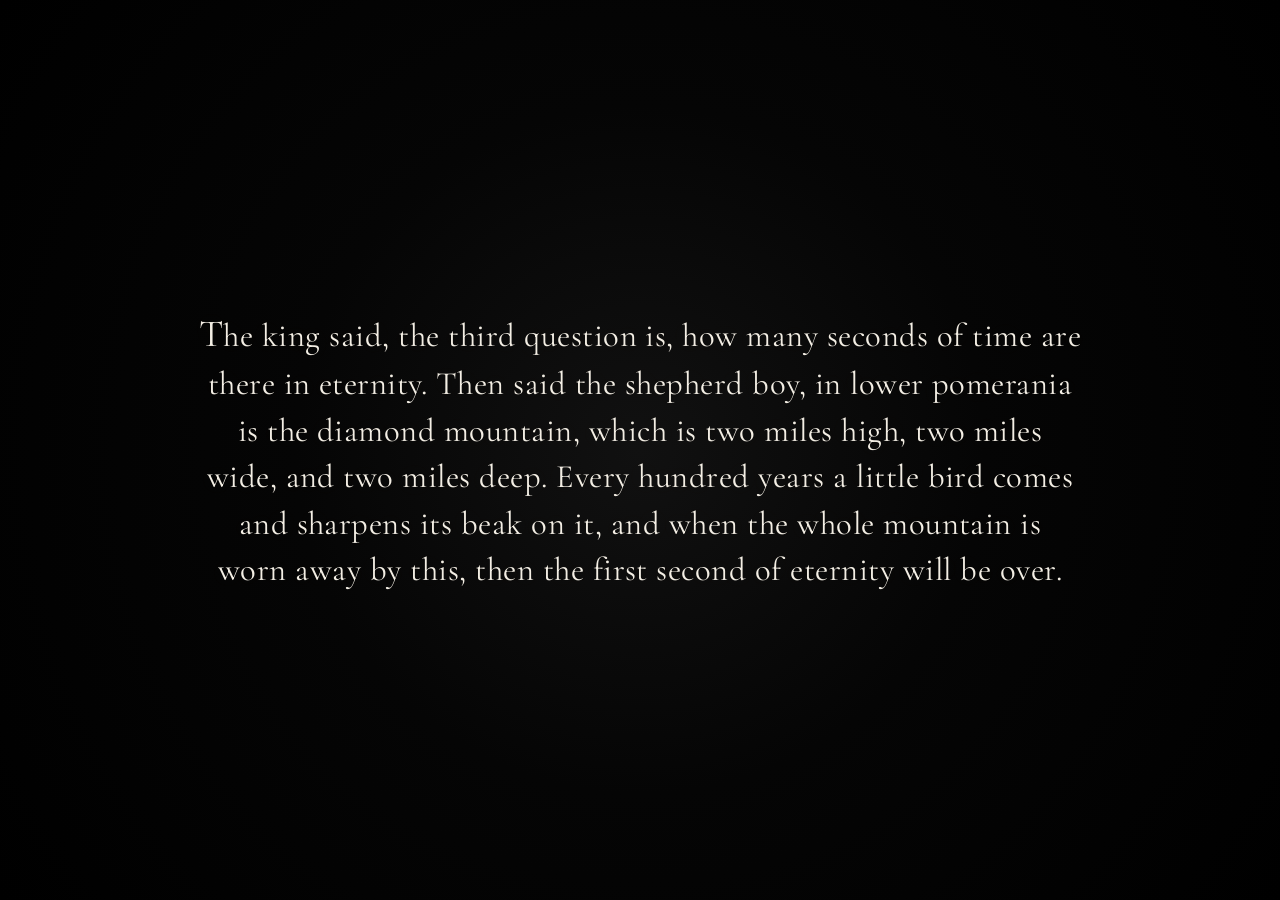
==== bird.html @ 8d70408c "Add files via upload" ====
<!DOCTYPE html>
<html lang="en">
<head>
  <meta charset="UTF-8" />
  <meta name="viewport" content="width=device-width, initial-scale=1.0" />
  <title>The First Second of Eternity</title>

  <link rel="preconnect" href="https://fonts.googleapis.com">
  <link rel="preconnect" href="https://fonts.gstatic.com" crossorigin>
  <link href="https://fonts.googleapis.com/css2?family=IM+Fell+English:ital@0;1&family=Cormorant+Garamond:wght@400;500;600&display=swap" rel="stylesheet">

  <style>
    :root {
      --bg: #000000;
      --bg-soft: #0a0a0a;
      --text: #f3eee4;
      --glow: rgba(255, 248, 235, 0.08);
    }

    * {
      box-sizing: border-box;
    }

    html, body {
      margin: 0;
      width: 100%;
      height: 100%;
      background:
        radial-gradient(circle at center, #111 0%, #050505 44%, #000 100%);
      color: var(--text);
      overflow: hidden;
    }

    body {
      min-height: 100svh;
      display: flex;
      align-items: center;
      justify-content: center;
      padding: clamp(28px, 5vw, 90px);
    }

    main {
      width: min(1200px, 90vw);
      max-width: 1200px;
      text-align: center;
      display: flex;
      align-items: center;
      justify-content: center;
      margin: 0 auto;
    }

    .quote {
      margin: 0;
      max-width: 1040px;
      font-family:
        "IM Fell English",
        "Cormorant Garamond",
        "Palatino Linotype",
        "Book Antiqua",
        Georgia,
        serif;
      font-size: clamp(1.7rem, 2.55vw, 3.35rem);
      line-height: 1.42;
      letter-spacing: 0.015em;
      text-wrap: balance;
      text-shadow: 0 0 20px var(--glow);
    }

    .quote::first-letter {
      font-size: 1.18em;
    }

    @media (max-width: 900px) {
      .quote {
        font-size: clamp(1.35rem, 4.7vw, 2.3rem);
        line-height: 1.44;
      }
    }

    @media (max-width: 560px) {
      body {
        padding: 18px;
      }

      .quote {
        font-size: clamp(1.12rem, 5.4vw, 1.7rem);
        line-height: 1.46;
      }
    }
  </style>
</head>
<body>
  <main aria-label="The first second of eternity quotation">
    <p class="quote">
      The king said, the third question is, how many seconds of time are there in eternity. Then said the shepherd boy, in lower pomerania is the diamond mountain, which is two miles high, two miles wide, and two miles deep. Every hundred years a little bird comes and sharpens its beak on it, and when the whole mountain is worn away by this, then the first second of eternity will be over.
    </p>
  </main>
</body>
</html>
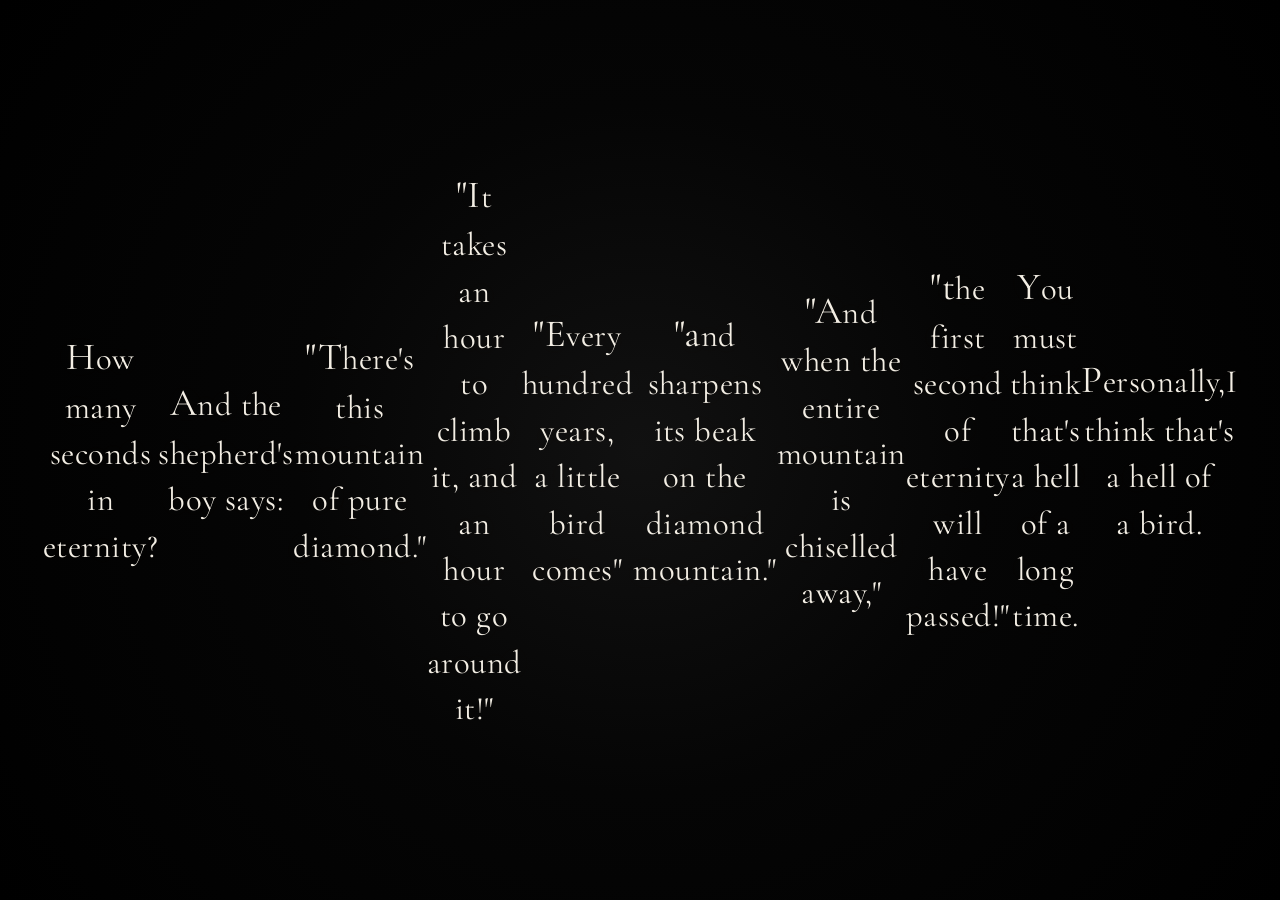
==== commit a2d1fa24: "Update bird.html" ====
--- a/bird.html
+++ b/bird.html
@@ -92,7 +92,34 @@
 <body>
   <main aria-label="The first second of eternity quotation">
     <p class="quote">
-      The king said, the third question is, how many seconds of time are there in eternity. Then said the shepherd boy, in lower pomerania is the diamond mountain, which is two miles high, two miles wide, and two miles deep. Every hundred years a little bird comes and sharpens its beak on it, and when the whole mountain is worn away by this, then the first second of eternity will be over.
+      How many seconds in eternity?
+    </p>
+    <p class="quote">
+      And the shepherd's boy says:
+    </p>
+    <p class="quote">
+      "There's this mountain of pure diamond."
+    </p>
+    <p class="quote">
+      "It takes an hour to climb it, and an hour to go around it!"
+    </p>
+    <p class="quote">
+      "Every hundred years, a little bird comes"
+    </p>
+    <p class="quote">
+      "and sharpens its beak on the diamond mountain."	
+    </p>
+    <p class="quote">
+      "And when the entire mountain is chiselled away,"
+    </p>
+    <p class="quote">
+      "the first second of eternity will have passed!"
+    </p>
+    <p class="quote">
+      You must think that's a hell of a long time.
+    </p>
+    <p class="quote">
+      Personally,I think that's a hell of a bird.
     </p>
   </main>
 </body>
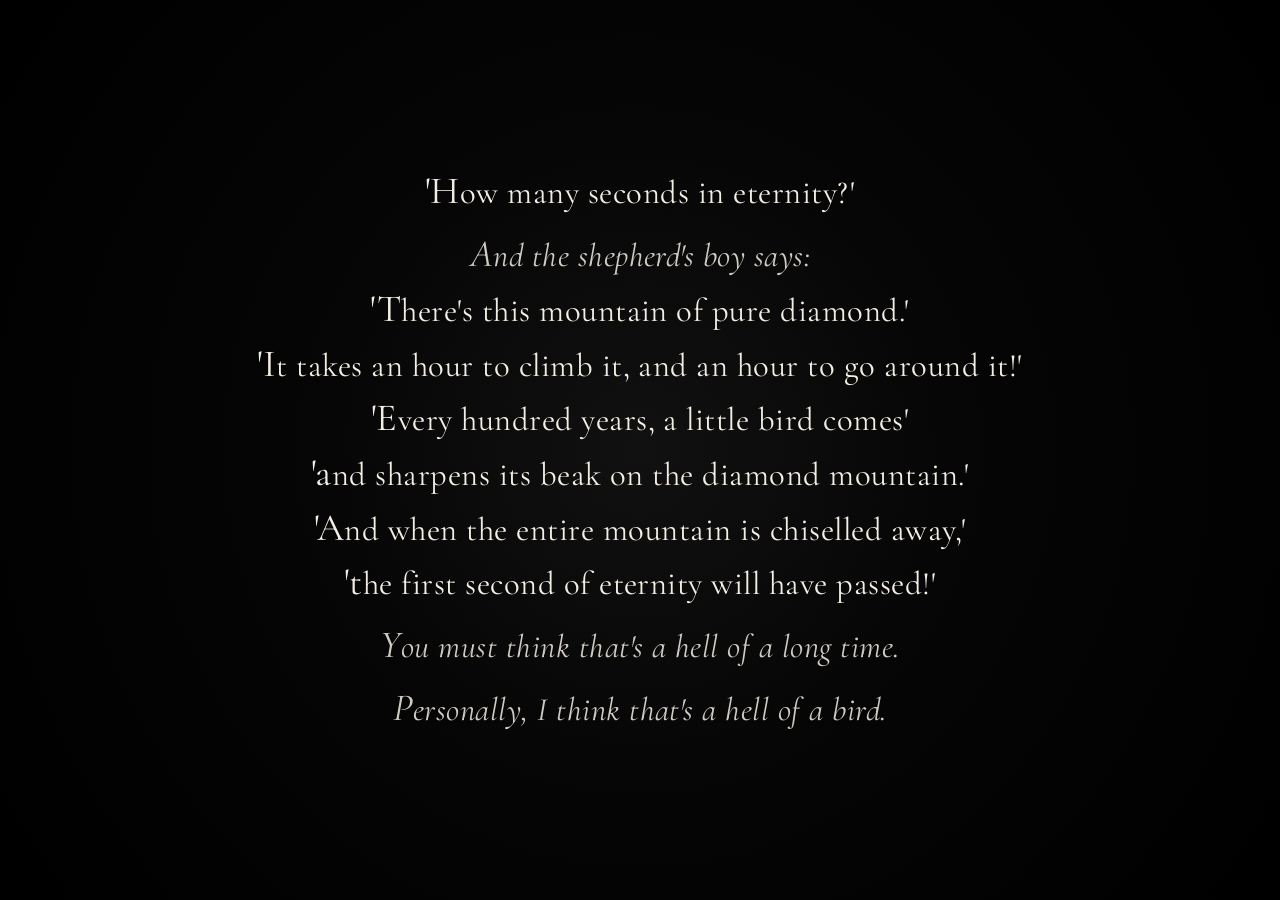
==== commit 8389f9f3: "Update bird.html" ====
--- a/bird.html
+++ b/bird.html
@@ -1,126 +1,116 @@
 <!DOCTYPE html>
-<html lang="en">
+<html lang="zh-CN">
 <head>
-  <meta charset="UTF-8" />
-  <meta name="viewport" content="width=device-width, initial-scale=1.0" />
-  <title>The First Second of Eternity</title>
+    <meta charset="UTF-8" />
+    <meta name="viewport" content="width=device-width, initial-scale=1.0" />
+    <title>永恒的第一秒</title>
 
-  <link rel="preconnect" href="https://fonts.googleapis.com">
-  <link rel="preconnect" href="https://fonts.gstatic.com" crossorigin>
-  <link href="https://fonts.googleapis.com/css2?family=IM+Fell+English:ital@0;1&family=Cormorant+Garamond:wght@400;500;600&display=swap" rel="stylesheet">
+    <link rel="preconnect" href="https://fonts.googleapis.com">
+    <link rel="preconnect" href="https://fonts.gstatic.com" crossorigin>
+    <link href="https://fonts.googleapis.com/css2?family=IM+Fell+English:ital@0;1&family=Cormorant+Garamond:wght@400;500;600&display=swap" rel="stylesheet">
 
-  <style>
-    :root {
-      --bg: #000000;
-      --bg-soft: #0a0a0a;
-      --text: #f3eee4;
-      --glow: rgba(255, 248, 235, 0.08);
-    }
+    <style>
+        :root {
+            --bg: #000000;
+            --bg-soft: #0a0a0a;
+            --text: #f3eee4;
+            --glow: rgba(255, 248, 235, 0.08);
+        }
 
-    * {
-      box-sizing: border-box;
-    }
+        * {
+            box-sizing: border-box;
+        }
 
-    html, body {
-      margin: 0;
-      width: 100%;
-      height: 100%;
-      background:
-        radial-gradient(circle at center, #111 0%, #050505 44%, #000 100%);
-      color: var(--text);
-      overflow: hidden;
-    }
+        html,
+        body {
+            margin: 0;
+            width: 100%;
+            height: 100%;
+            background:
+                radial-gradient(circle at center, #111 0%, #050505 44%, #000 100%);
+            color: var(--text);
+            overflow: hidden;
+        }
 
-    body {
-      min-height: 100svh;
-      display: flex;
-      align-items: center;
-      justify-content: center;
-      padding: clamp(28px, 5vw, 90px);
-    }
+        body {
+            min-height: 100svh;
+            display: flex;
+            align-items: center;
+            justify-content: center;
+            padding: clamp(28px, 5vw, 90px);
+        }
 
-    main {
-      width: min(1200px, 90vw);
-      max-width: 1200px;
-      text-align: center;
-      display: flex;
-      align-items: center;
-      justify-content: center;
-      margin: 0 auto;
-    }
+        main {
+            width: min(1200px, 90vw);
+            max-width: 1200px;
+            text-align: center;
+            display: flex;
+            flex-direction: column;
+            align-items: center;
+            justify-content: center;
+            margin: 0 auto;
+        }
 
-    .quote {
-      margin: 0;
-      max-width: 1040px;
-      font-family:
-        "IM Fell English",
-        "Cormorant Garamond",
-        "Palatino Linotype",
-        "Book Antiqua",
-        Georgia,
-        serif;
-      font-size: clamp(1.7rem, 2.55vw, 3.35rem);
-      line-height: 1.42;
-      letter-spacing: 0.015em;
-      text-wrap: balance;
-      text-shadow: 0 0 20px var(--glow);
-    }
+        .quote {
+            margin: 0;
+            max-width: 1040px;
+            font-family:
+                "IM Fell English",
+                "Cormorant Garamond",
+                "Palatino Linotype",
+                "Book Antiqua",
+                Georgia,
+                serif;
+            font-size: clamp(1.7rem, 2.55vw, 3.35rem);
+            line-height: 1.42;
+            letter-spacing: 0.015em;
+            text-wrap: balance;
+            text-shadow: 0 0 20px var(--glow);
+        }
 
-    .quote::first-letter {
-      font-size: 1.18em;
-    }
+        .quote::first-letter {
+            font-size: 1.18em;
+        }
 
-    @media (max-width: 900px) {
-      .quote {
-        font-size: clamp(1.35rem, 4.7vw, 2.3rem);
-        line-height: 1.44;
-      }
-    }
+        /* 叙述性句子稍微柔和一点，保持视觉节奏 */
+        .quote.narrative {
+            opacity: 0.85;
+            font-style: italic;
+            margin-top: 0.25em;
+        }
 
-    @media (max-width: 560px) {
-      body {
-        padding: 18px;
-      }
+        @media (max-width: 900px) {
+            .quote {
+                font-size: clamp(1.35rem, 4.7vw, 2.3rem);
+                line-height: 1.44;
+            }
+        }
 
-      .quote {
-        font-size: clamp(1.12rem, 5.4vw, 1.7rem);
-        line-height: 1.46;
-      }
-    }
-  </style>
+        @media (max-width: 560px) {
+            body {
+                padding: 18px;
+            }
+
+            .quote {
+                font-size: clamp(1.12rem, 5.4vw, 1.7rem);
+                line-height: 1.46;
+            }
+        }
+    </style>
 </head>
 <body>
-  <main aria-label="The first second of eternity quotation">
-    <p class="quote">
-      How many seconds in eternity?
-    </p>
-    <p class="quote">
-      And the shepherd's boy says:
-    </p>
-    <p class="quote">
-      "There's this mountain of pure diamond."
-    </p>
-    <p class="quote">
-      "It takes an hour to climb it, and an hour to go around it!"
-    </p>
-    <p class="quote">
-      "Every hundred years, a little bird comes"
-    </p>
-    <p class="quote">
-      "and sharpens its beak on the diamond mountain."	
-    </p>
-    <p class="quote">
-      "And when the entire mountain is chiselled away,"
-    </p>
-    <p class="quote">
-      "the first second of eternity will have passed!"
-    </p>
-    <p class="quote">
-      You must think that's a hell of a long time.
-    </p>
-    <p class="quote">
-      Personally,I think that's a hell of a bird.
-    </p>
-  </main>
+    <main aria-label=" ">
+        <!-- 所有对话双引号已替换为单引号，叙述句保留原样 -->
+        <p class="quote">'How many seconds in eternity?'</p>
+        <p class="quote narrative">And the shepherd's boy says:</p>
+        <p class="quote">'There's this mountain of pure diamond.'</p>
+        <p class="quote">'It takes an hour to climb it, and an hour to go around it!'</p>
+        <p class="quote">'Every hundred years, a little bird comes'</p>
+        <p class="quote">'and sharpens its beak on the diamond mountain.'</p>
+        <p class="quote">'And when the entire mountain is chiselled away,'</p>
+        <p class="quote">'the first second of eternity will have passed!'</p>
+        <p class="quote narrative">You must think that's a hell of a long time.</p>
+        <p class="quote narrative">Personally, I think that's a hell of a bird.</p>
+    </main>
 </body>
 </html>
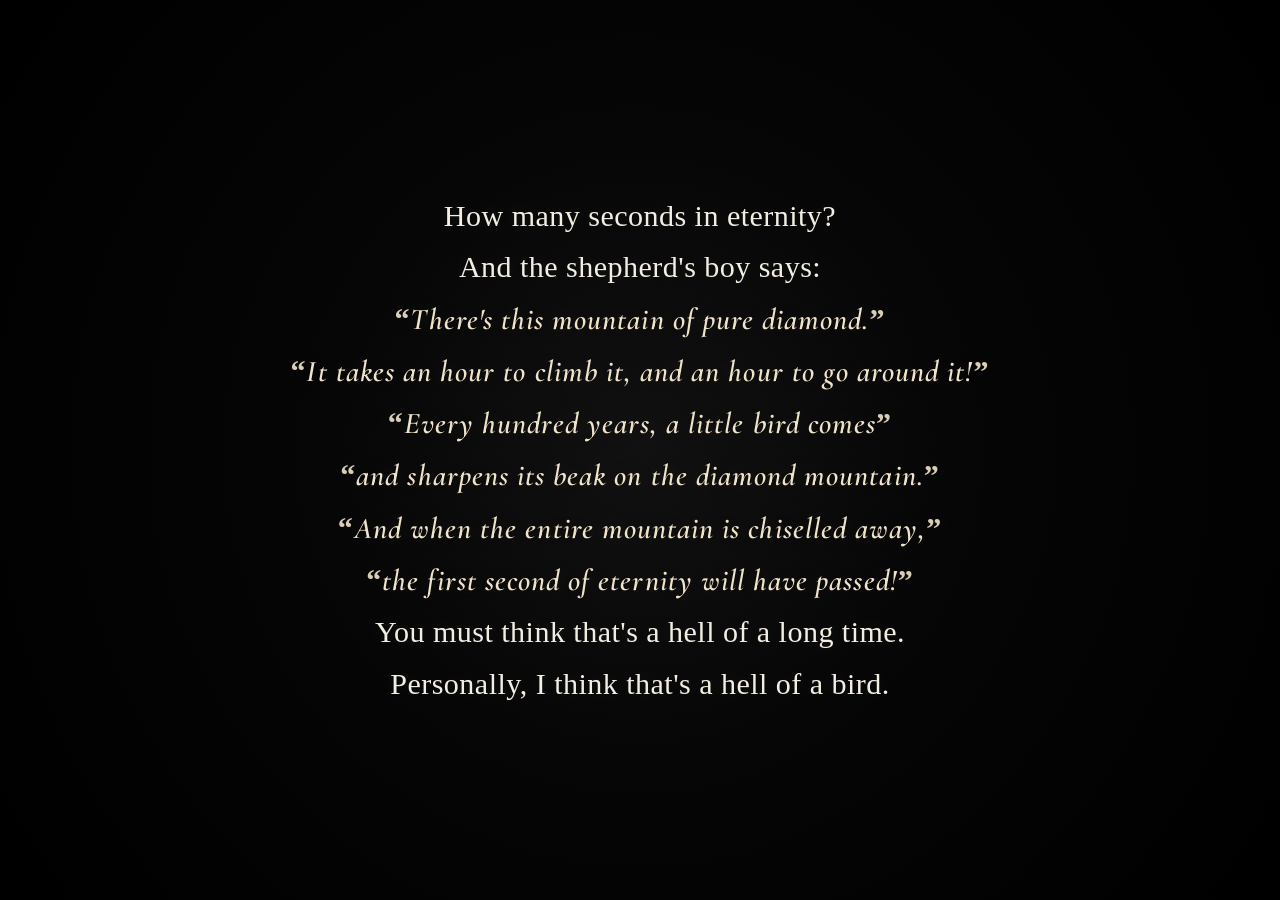
==== commit e74ab783: "Update bird.html" ====
--- a/bird.html
+++ b/bird.html
@@ -1,116 +1,140 @@
 <!DOCTYPE html>
-<html lang="zh-CN">
+<html lang="en">
 <head>
-    <meta charset="UTF-8" />
-    <meta name="viewport" content="width=device-width, initial-scale=1.0" />
-    <title>永恒的第一秒</title>
+  <meta charset="UTF-8" />
+  <meta name="viewport" content="width=device-width, initial-scale=1.0" />
+  <title>The First Second of Eternity</title>
 
-    <link rel="preconnect" href="https://fonts.googleapis.com">
-    <link rel="preconnect" href="https://fonts.gstatic.com" crossorigin>
-    <link href="https://fonts.googleapis.com/css2?family=IM+Fell+English:ital@0;1&family=Cormorant+Garamond:wght@400;500;600&display=swap" rel="stylesheet">
+  <link rel="preconnect" href="https://fonts.googleapis.com">
+  <link rel="preconnect" href="https://fonts.gstatic.com" crossorigin>
+  <link href="https://fonts.googleapis.com/css2?family=IM+Fell+English:ital@0;1&family=Cormorant+Garamond:ital,wght@0,400;0,500;0,600;1,500;1,600&display=swap" rel="stylesheet">
 
-    <style>
-        :root {
-            --bg: #000000;
-            --bg-soft: #0a0a0a;
-            --text: #f3eee4;
-            --glow: rgba(255, 248, 235, 0.08);
-        }
+  <style>
+    :root {
+      --bg: #000000;
+      --text: #f3eee4;
+      --quote-text: #efe3c9;
+      --glow: rgba(255, 248, 235, 0.12);
+      --quote-glow: rgba(239, 227, 201, 0.16);
+    }
 
-        * {
-            box-sizing: border-box;
-        }
+    * {
+      box-sizing: border-box;
+    }
 
-        html,
-        body {
-            margin: 0;
-            width: 100%;
-            height: 100%;
-            background:
-                radial-gradient(circle at center, #111 0%, #050505 44%, #000 100%);
-            color: var(--text);
-            overflow: hidden;
-        }
+    html,
+    body {
+      margin: 0;
+      width: 100%;
+      min-height: 100%;
+      background:
+        radial-gradient(circle at center, #111 0%, #050505 44%, #000 100%);
+      color: var(--text);
+    }
 
-        body {
-            min-height: 100svh;
-            display: flex;
-            align-items: center;
-            justify-content: center;
-            padding: clamp(28px, 5vw, 90px);
-        }
+    body {
+      min-height: 100svh;
+      display: flex;
+      align-items: center;
+      justify-content: center;
+      padding: clamp(24px, 5vw, 80px);
+    }
 
-        main {
-            width: min(1200px, 90vw);
-            max-width: 1200px;
-            text-align: center;
-            display: flex;
-            flex-direction: column;
-            align-items: center;
-            justify-content: center;
-            margin: 0 auto;
-        }
+    main {
+      width: min(1040px, 92vw);
+      margin: 0 auto;
+      text-align: center;
+      display: flex;
+      flex-direction: column;
+      align-items: center;
+      justify-content: center;
+      gap: clamp(0.45rem, 1vw, 0.9rem);
+    }
 
-        .quote {
-            margin: 0;
-            max-width: 1040px;
-            font-family:
-                "IM Fell English",
-                "Cormorant Garamond",
-                "Palatino Linotype",
-                "Book Antiqua",
-                Georgia,
-                serif;
-            font-size: clamp(1.7rem, 2.55vw, 3.35rem);
-            line-height: 1.42;
-            letter-spacing: 0.015em;
-            text-wrap: balance;
-            text-shadow: 0 0 20px var(--glow);
-        }
+    .quote {
+      margin: 0;
+      max-width: 1040px;
+      font-family:
+        "IM Fell English",
+        "Palatino Linotype",
+        "Book Antiqua",
+        Georgia,
+        serif;
+      font-size: clamp(1.35rem, 2.35vw, 3rem);
+      line-height: 1.28;
+      letter-spacing: 0.015em;
+      text-wrap: balance;
+      text-shadow: 0 0 20px var(--glow);
+    }
 
-        .quote::first-letter {
-            font-size: 1.18em;
-        }
+    .quote-line {
+      font-family:
+        "Cormorant Garamond",
+        "Times New Roman",
+        Georgia,
+        serif;
+      font-style: italic;
+      font-weight: 600;
+      color: var(--quote-text);
+      letter-spacing: 0.035em;
+      text-shadow: 0 0 24px var(--quote-glow);
+    }
 
-        /* 叙述性句子稍微柔和一点，保持视觉节奏 */
-        .quote.narrative {
-            opacity: 0.85;
-            font-style: italic;
-            margin-top: 0.25em;
-        }
+    .quote-line::before,
+    .quote-line::after {
+      font-family: "IM Fell English", Georgia, serif;
+      font-style: normal;
+      opacity: 0.9;
+    }
 
-        @media (max-width: 900px) {
-            .quote {
-                font-size: clamp(1.35rem, 4.7vw, 2.3rem);
-                line-height: 1.44;
-            }
-        }
+    .quote-line::before {
+      content: "“";
+    }
 
-        @media (max-width: 560px) {
-            body {
-                padding: 18px;
-            }
+    .quote-line::after {
+      content: "”";
+    }
 
-            .quote {
-                font-size: clamp(1.12rem, 5.4vw, 1.7rem);
-                line-height: 1.46;
-            }
-        }
-    </style>
+    @media (max-width: 900px) {
+      main {
+        gap: 0.55rem;
+      }
+
+      .quote {
+        font-size: clamp(1.15rem, 4.35vw, 2.2rem);
+        line-height: 1.32;
+      }
+    }
+
+    @media (max-width: 560px) {
+      body {
+        padding: 18px;
+      }
+
+      main {
+        width: 94vw;
+        gap: 0.48rem;
+      }
+
+      .quote {
+        font-size: clamp(1rem, 5vw, 1.52rem);
+        line-height: 1.34;
+      }
+    }
+  </style>
 </head>
 <body>
-    <main aria-label=" ">
-        <!-- 所有对话双引号已替换为单引号，叙述句保留原样 -->
-        <p class="quote">'How many seconds in eternity?'</p>
-        <p class="quote narrative">And the shepherd's boy says:</p>
-        <p class="quote">'There's this mountain of pure diamond.'</p>
-        <p class="quote">'It takes an hour to climb it, and an hour to go around it!'</p>
-        <p class="quote">'Every hundred years, a little bird comes'</p>
-        <p class="quote">'and sharpens its beak on the diamond mountain.'</p>
-        <p class="quote">'And when the entire mountain is chiselled away,'</p>
-        <p class="quote">'the first second of eternity will have passed!'</p>
-        <p class="quote narrative">You must think that's a hell of a long time.</p>
-        <p class="quote narrative">Personally, I think that's a hell of a bird.</p>
-    </main>
+  <main aria-label="The first second of eternity quotation">
+    <p class="quote">How many seconds in eternity?</p>
+    <p class="quote">And the shepherd's boy says:</p>
+    <p class="quote quote-line">There's this mountain of pure diamond.</p>
+    <p class="quote quote-line">It takes an hour to climb it, and an hour to go around it!</p>
+    <p class="quote quote-line">Every hundred years, a little bird comes</p>
+    <p class="quote quote-line">and sharpens its beak on the diamond mountain.</p>
+    <p class="quote quote-line">And when the entire mountain is chiselled away,</p>
+    <p class="quote quote-line">the first second of eternity will have passed!</p>
+    <p class="quote">You must think that's a hell of a long time.</p>
+    <p class="quote">Personally, I think that's a hell of a bird.</p>
+  </main>
 </body>
 </html>
